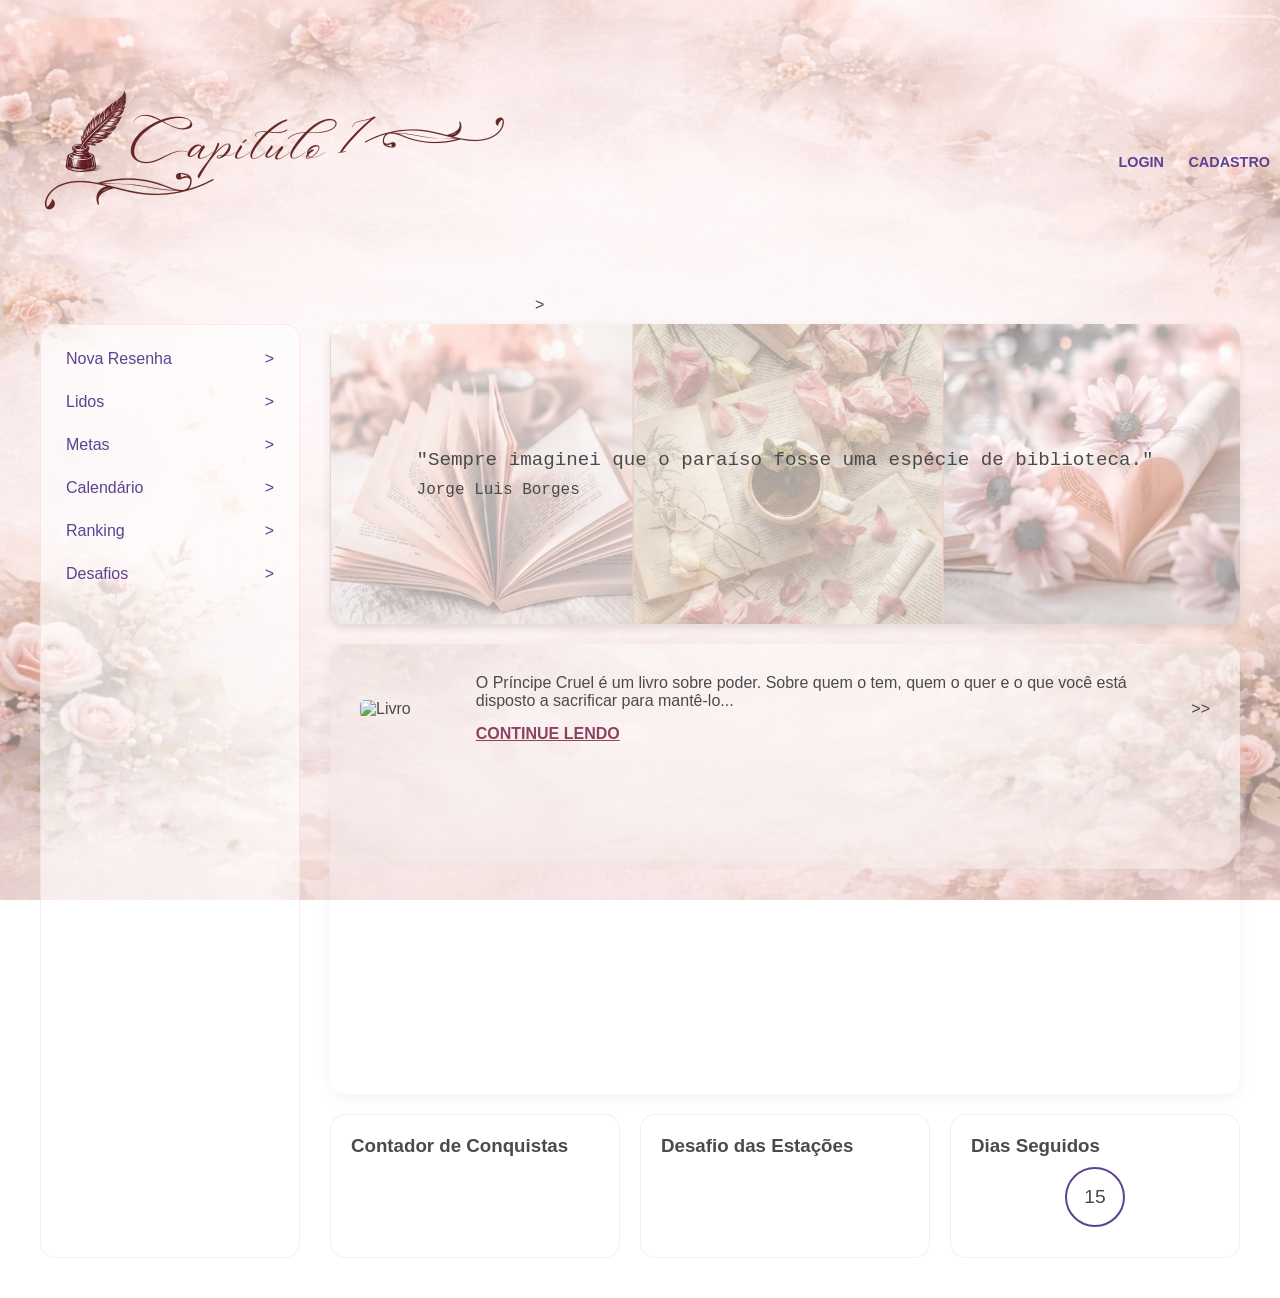
==== index.html @ 389478db "first commit" ====
<!DOCTYPE html>
<html lang="pt-br">

<head>
    <meta charset="UTF-8">
    <meta name="viewport" content="width=device-width, initial-scale=1.0">
    <title>Capítulo 1 - Dashboard Literário</title>
    <link rel="stylesheet" href="style.css">
</head>

<body>

    <div class="wrapper">
        <header class="header">
            <div class="logo">
                <img src="imagens/capitulo1.png" alt="Capítulo 1" class="logo-img">>
            </div>
            <nav class="user-menu">
                <a href="#" class="nav-link">LOGIN</a>
                <a href="#" class="nav-link">CADASTRO</a>
            </nav>
        </header>

        <div class="main-container">

            <aside class="sidebar">
                <nav>
                    <ul class="menu-list">
                        <li><a href="#">Nova Resenha <span class="arrow">></span></a></li>
                        <li><a href="#">Lidos <span class="arrow">></span></a></li>
                        <li><a href="#">Metas <span class="arrow">></span></a></li>
                        <li><a href="#">Calendário <span class="arrow">></span></a></li>
                        <li><a href="#">Ranking <span class="arrow">></span></a></li>
                        <li><a href="#">Desafios <span class="arrow">></span></a></li>
                    </ul>
                </nav>
            </aside>

            <main class="content">

                <section class="banner-citacao">
                    <div class="citacao-conteudo">
                        <p class="texto-citacao">"Sempre imaginei que o paraíso fosse uma espécie de biblioteca."</p>
                        <p class="autor-citacao">Jorge Luis Borges</p>
                    </div>
                </section>

                <section class="featured-book">
                    <div class="book-flex">
                        <img src="imagens/principe_cruel.jpg" alt="Livro" class="book-cover">
                        <div class="book-details">
                            <p>O Príncipe Cruel é um livro sobre poder. Sobre quem o tem, quem o quer e o que você está
                                disposto a sacrificar para mantê-lo...</p>
                            <a href="#" class="btn-continue">CONTINUE LENDO</a>
                        </div>
                        <div class="carousel-nav"> >> </div>
                    </div>
                </section>

                <section class="stats-grid">
                    <div class="stat-card">
                        <h3>Contador de Conquistas</h3>
                    </div>
                    <div class="stat-card">
                        <h3>Desafio das Estações</h3>
                    </div>
                    <div class="stat-card">
                        <h3>Dias Seguidos</h3>
                        <div class="circle">15</div>
                    </div>
                </section>

            </main>
        </div>
    </div>

</body>

</html>
---- style.css ----
/* RESET E CONFIGURAÇÕES GERAIS */
* {
    margin: 0;
    padding: 0;
    box-sizing: border-box;

}

body {
    background-image: url('imagens/backgroud.png');
    background-size: cover;
    background-position: center;
    background-attachment: fixed;
    min-height: 100vh;
    color: #4a4a4a;
    box-shadow: 0 4px 15px rgba(0, 0, 0, 0.05);
    font-family: "Montserrat", sans-serif;
    font-optical-sizing: auto;
    font-weight: <weight>;
    font-style: normal;

}



.wrapper {
    display: flex;
    flex-direction: column;
}


.header {
    display: flex;
    justify-content: space-between;
    align-items: center;
    padding: 10px 10px;
}

.logo-img {
    height: 300px;

}

.user-menu a {
    text-decoration: none;
    color: #5d4291;
    /* Cor inspirada no seu layout */
    font-weight: bold;
    margin-left: 20px;
    font-size: 0.9rem;
}

/* LAYOUT PRINCIPAL */
.main-container {
    display: grid;
    grid-template-columns: 260px 1fr;
    gap: 30px;
    padding: 0 40px 40px 40px;
}


.banner-citacao {

    background-image: url('imagens/fundoAlter.png');   
    background-size: cover;
    background-position: center;
    background-repeat: no-repeat;
    display: flex;
    justify-content: center;
    align-items: center;
    font-family: "Courier Prime", monospace;
    font-weight: 400;
    font-style: bold;   
    min-height: 300px;    
    padding: 40px;    
    border-radius: 15px;
    box-shadow: 0 4px 10px rgba(0, 0, 0, 0.1);
}

/* Estilo do texto da citação */
.texto-citacao {
    font-size: 1.2rem;
    font-style: italic;
    margin-bottom: 10px;
    font-family: "Courier Prime", monospace;
    font-weight: 400;
    font-style: normal;
}

/* Estilo do autor */
.autor-citacao {
    font-size: 1rem;
    font-weight: bold;
    font-family: "Courier Prime", monospace;
    font-weight: 400;
    font-style: normal;
}



/* ESTILO DOS CARDS COM TRANSPARÊNCIA */
.sidebar,
.quote-banner,
.stat-card {
    background-color: rgba(255, 255, 255, 0.6);
    border-radius: 15px;
    border: 1px solid rgba(255, 182, 193, 0.3);
    padding: 20px;

}

/* MENU LATERAL */
.menu-list {
    list-style: none;
}

.menu-list li {
    margin-bottom: 15px;
}

.menu-list a {
    text-decoration: none;
    color: #5d4291;
    display: flex;
    justify-content: space-between;
    padding: 5px;
}


.featured-book {
    margin-top: 20px;
    padding: 30px;
    background-image: url('imagens/fundo_container.png');
    background-size: cover;
    background-position: center;
    border-radius: 15px;
    min-height: 450px;
    box-shadow: 0 4px 15px rgba(0, 0, 0, 0.05);
}

.book-flex {
    display: flex;
    align-items: center;
    gap: 25px;
}

.book-cover {
    width: 120px;
    border-radius: 5px;
}

.btn-continue {
    display: inline-block;
    margin-top: 15px;
    color: #8b4361;
    font-weight: bold;
    text-decoration: underline;
}


.stats-grid {
    display: grid;
    grid-template-columns: 1fr 1fr 1fr;
    gap: 20px;
    margin-top: 20px;
}

.circle {
    width: 60px;
    height: 60px;
    border: 2px solid #5d4291;
    border-radius: 50%;
    display: flex;
    align-items: center;
    justify-content: center;
    margin: 10px auto;
    font-size: 1.2rem;
}
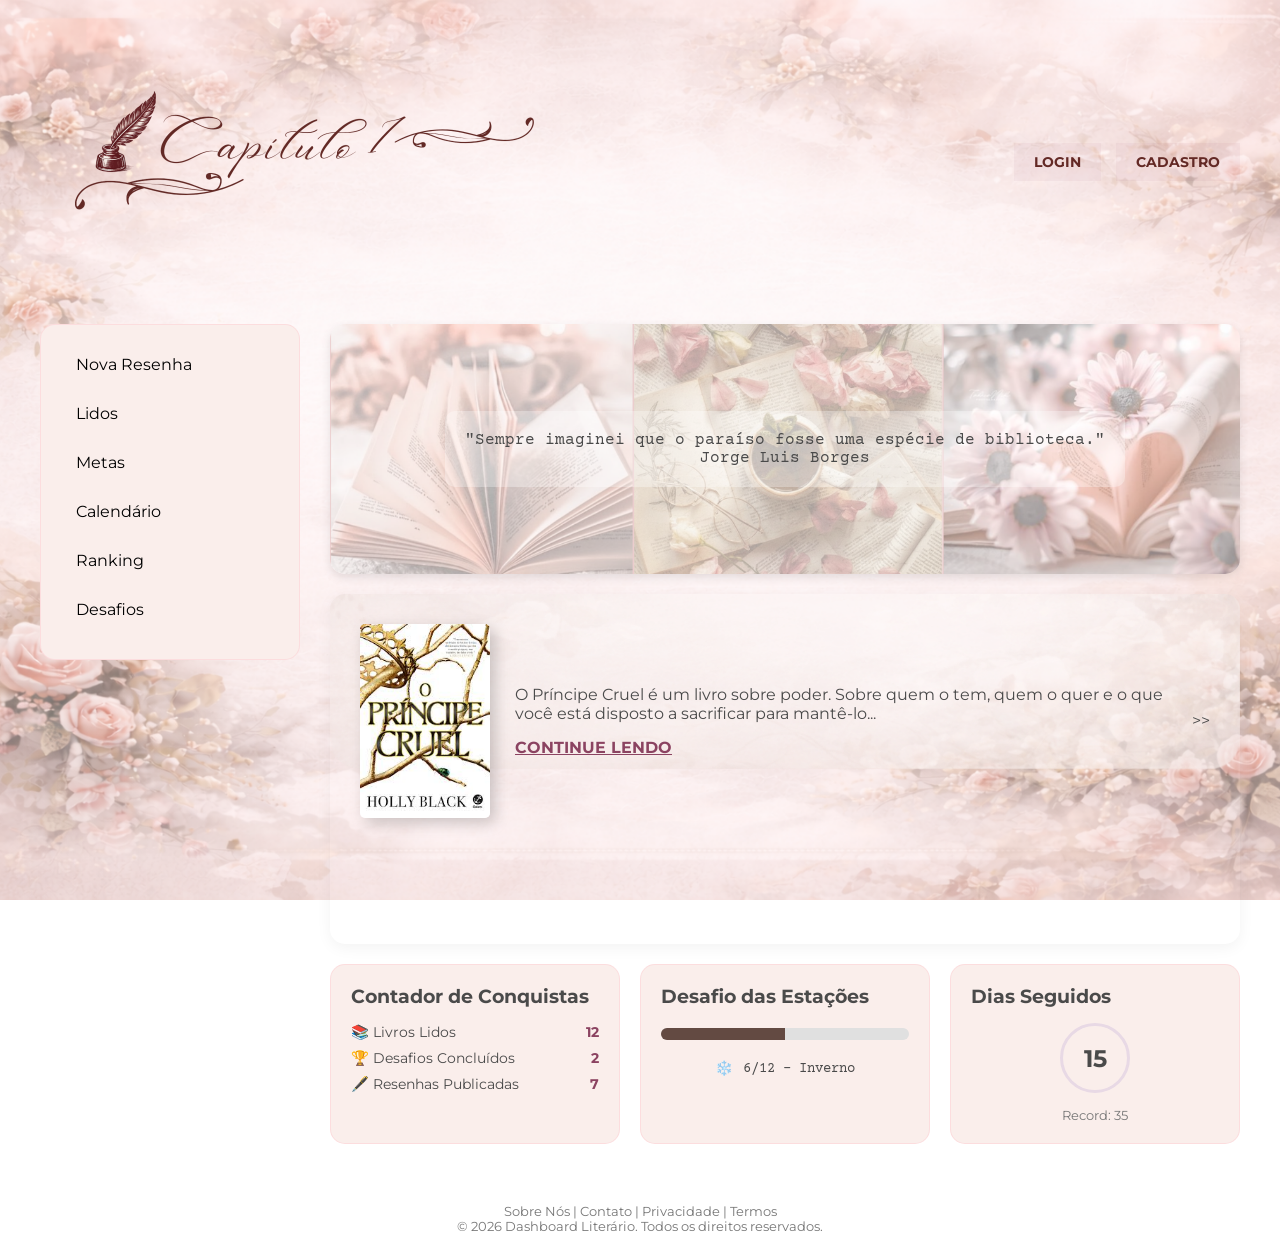
==== commit 12690bab: "registro de leituras" ====
--- a/index.html
+++ b/index.html
@@ -6,6 +6,7 @@
     <meta name="viewport" content="width=device-width, initial-scale=1.0">
     <title>Capítulo 1 - Dashboard Literário</title>
     <link rel="stylesheet" href="style.css">
+    <link href="https://fonts.googleapis.com/css2?family=Courier+Prime:wght@400;700&family=Montserrat:wght@400;700&display=swap" rel="stylesheet">
 </head>
 
 <body>
@@ -13,31 +14,29 @@
     <div class="wrapper">
         <header class="header">
             <div class="logo">
-                <img src="imagens/capitulo1.png" alt="Capítulo 1" class="logo-img">>
+                <img src="imagens/capitulo1.png" alt="Capítulo 1" class="logo-img">
             </div>
             <nav class="user-menu">
-                <a href="#" class="nav-link">LOGIN</a>
-                <a href="#" class="nav-link">CADASTRO</a>
+                <a href="#" class="nav-link" id="btn-login-topo"><span>LOGIN</span></a>
+                <a href="#" class="nav-link" id="btn-cadastro-topo"><span>CADASTRO</span></a>
             </nav>
         </header>
 
         <div class="main-container">
-
             <aside class="sidebar">
                 <nav>
                     <ul class="menu-list">
-                        <li><a href="#">Nova Resenha <span class="arrow">></span></a></li>
-                        <li><a href="#">Lidos <span class="arrow">></span></a></li>
-                        <li><a href="#">Metas <span class="arrow">></span></a></li>
-                        <li><a href="#">Calendário <span class="arrow">></span></a></li>
-                        <li><a href="#">Ranking <span class="arrow">></span></a></li>
-                        <li><a href="#">Desafios <span class="arrow">></span></a></li>
+                        <li><a href="#">Nova Resenha <span class="arrow"></span></a></li>
+                        <li><a href="#">Lidos <span class="arrow"></span></a></li>
+                        <li><a href="#">Metas <span class="arrow"></span></a></li>
+                        <li><a href="#">Calendário <span class="arrow"></span></a></li>
+                        <li><a href="#">Ranking <span class="arrow"></span></a></li>
+                        <li><a href="#">Desafios <span class="arrow"></span></a></li>
                     </ul>
                 </nav>
             </aside>
 
             <main class="content">
-
                 <section class="banner-citacao">
                     <div class="citacao-conteudo">
                         <p class="texto-citacao">"Sempre imaginei que o paraíso fosse uma espécie de biblioteca."</p>
@@ -49,8 +48,7 @@
                     <div class="book-flex">
                         <img src="imagens/principe_cruel.jpg" alt="Livro" class="book-cover">
                         <div class="book-details">
-                            <p>O Príncipe Cruel é um livro sobre poder. Sobre quem o tem, quem o quer e o que você está
-                                disposto a sacrificar para mantê-lo...</p>
+                            <p>O Príncipe Cruel é um livro sobre poder. Sobre quem o tem, quem o quer e o que você está disposto a sacrificar para mantê-lo...</p>
                             <a href="#" class="btn-continue">CONTINUE LENDO</a>
                         </div>
                         <div class="carousel-nav"> >> </div>
@@ -58,22 +56,129 @@
                 </section>
 
                 <section class="stats-grid">
-                    <div class="stat-card">
+                    <div class="stat-card card-conquistas">
                         <h3>Contador de Conquistas</h3>
+                        <ul class="stats-list">
+                            <li><span>📚 Livros Lidos</span><span id="valor-lidos" class="count">12</span></li>
+                            <li><span>🏆 Desafios Concluídos</span><span id="valor-desafios" class="count">2</span></li>
+                            <li><span>🖋️ Resenhas Publicadas</span><span id="valor-resenhas" class="count">7</span></li>
+                        </ul>
                     </div>
-                    <div class="stat-card">
+
+                    <div class="stat-card card-estacoes">
                         <h3>Desafio das Estações</h3>
+                        <div class="progress-container">
+                            <div id="barra-progresso" class="progress-fill" style="width: 50%;"></div>
+                        </div>
+                        <div class="estacao-info">
+                            <span class="icon">❄️</span>
+                            <span id="status-estacao">6/12 - Inverno</span>
+                        </div>
                     </div>
-                    <div class="stat-card">
+
+                    <div class="stat-card card-dias">
                         <h3>Dias Seguidos</h3>
-                        <div class="circle">15</div>
+                        <div class="circle-container">
+                            <div class="circle-bg"><span id="valor-dias">15</span></div>
+                        </div>
+                        <p class="record-text">Record: <span id="valor-record">35</span></p>
                     </div>
                 </section>
-
             </main>
         </div>
     </div>
 
+    <section id="modal-cadastro" class="modal-overlay">
+        <div class="modal-content">
+            <span id="fechar-modal" class="btn-fechar">&times;</span>
+            <div class="modal-header">
+                <img src="imagens/flor_decorativa.png" alt="" class="modal-icon">
+                <h2>Crie sua conta</h2>
+                <p>Comece sua jornada literária</p>
+            </div>
+            <form class="modal-form">
+                <input type="text" placeholder="Seu nome de usuário" required>
+                <input type="email" placeholder="E-mail" required>
+                <input type="password" placeholder="Senha" required>
+                <input type="password" placeholder="Confirme a senha" required>
+                <div class="checkbox-container">
+                    <input type="checkbox" id="termos">
+                    <label for="termos">Li e concordo com os termos</label>
+                </div>
+                <button type="submit" class="btn-cadastrar">CADASTRAR</button>
+            </form>
+            <a href="#" class="login-link" id="ir-para-login">- LOGIN -</a>
+        </div>
+    </section>
+
+    <section id="modal-login" class="modal-overlay">
+        <div class="modal-content">
+            <span id="fechar-login" class="btn-fechar">&times;</span>
+            <div class="modal-header">
+                <img src="imagens/flor_decorativa.png" alt="" class="modal-icon">
+                <h2>Acesse sua conta</h2>
+                <p>Bem-vindo de volta! Continue sua jornada literária</p>
+            </div>
+            <form class="modal-form">
+                <input type="email" placeholder="E-mail" required>
+                <input type="password" placeholder="Senha" required>
+                <div class="login-options">
+                    <label class="remember-me"><input type="checkbox"> Lembrar-me</label>
+                    <a href="#" class="forgot-password">Esqueceu a senha?</a>
+                </div>
+                <button type="submit" class="btn-cadastrar">ENTRAR</button>
+            </form>
+            <a href="#" class="login-link" id="trocar-para-cadastro">- CADASTRE-SE -</a>
+        </div>
+    </section>
+
+    <section id="modal-esqueci" class="modal-overlay">
+        <div class="modal-content">
+            <span id="fechar-esqueci" class="btn-fechar">&times;</span>
+            <div class="modal-header">
+                <img src="imagens/flor_decorativa.png" alt="" class="modal-icon">
+                <h2>Esqueci minha senha</h2>
+                <p>Não se preocupe! Vamos recuperar sua senha</p>
+            </div>
+            <form class="modal-form">
+                <input type="email" placeholder="E-mail" required>
+                <button type="submit" class="btn-cadastrar">ENVIAR E-MAIL</button>
+            </form>
+            <a href="#" class="login-link" id="voltar-para-cadastro">- NOVO CADASTRO -</a>
+        </div>
+    </section>
+
+    <section id="modal-nova-senha" class="modal-overlay">
+    <div class="modal-content">
+        <span id="fechar-nova-senha" class="btn-fechar">&times;</span>
+
+        <div class="modal-header">
+            <img src="imagens/flor_decorativa.png" alt="" class="modal-icon">
+            <h2>Criar nova senha</h2>
+            <p>Quase lá! Digite sua nova senha</p>
+        </div>
+
+        <form class="modal-form">
+            <input type="password" placeholder="Nova senha" required>
+            <input type="password" placeholder="Confirme a senha" required>
+            
+            <div class="checkbox-container">
+                <input type="checkbox" id="lembrar-nova">
+                <label for="lembrar-nova">Lembrar-me</label>
+            </div>
+
+            <button type="submit" class="btn-cadastrar">ALTERAR SENHA</button>
+        </form>
+
+        <a href="#" class="login-link" id="trocar-cadastro-nova">- CADASTRE-SE -</a>
+    </div>
+</section>
+
+    <footer>
+        <p>Sobre Nós | Contato | Privacidade | Termos</p>
+        <p>&copy; 2026 Dashboard Literário. Todos os direitos reservados.</p>
+    </footer>
+
+    <script src="script.js"></script>
 </body>
-
 </html>
--- a/style.css
+++ b/style.css
@@ -3,7 +3,6 @@
     margin: 0;
     padding: 0;
     box-sizing: border-box;
-
 }
 
 body {
@@ -13,44 +12,90 @@
     background-attachment: fixed;
     min-height: 100vh;
     color: #4a4a4a;
-    box-shadow: 0 4px 15px rgba(0, 0, 0, 0.05);
     font-family: "Montserrat", sans-serif;
-    font-optical-sizing: auto;
-    font-weight: <weight>;
-    font-style: normal;
-
-}
-
-
+}
 
 .wrapper {
     display: flex;
     flex-direction: column;
 }
 
-
+/* HEADER */
 .header {
     display: flex;
     justify-content: space-between;
     align-items: center;
-    padding: 10px 10px;
+    padding: 10px 40px;
 }
 
 .logo-img {
-    height: 300px;
-
+    height: 300px; /* Ajustado para melhor proporção */
+}
+
+.user-menu {
+    display: flex;
+    gap: 15px;
 }
 
 .user-menu a {
     text-decoration: none;
-    color: #5d4291;
-    /* Cor inspirada no seu layout */
-    font-weight: bold;
-    margin-left: 20px;
+    color: #632925;
+    font-weight: bold;
     font-size: 0.9rem;
-}
-
-/* LAYOUT PRINCIPAL */
+    padding: 10px 20px;
+    position: relative;
+    transition: all 0.3s;
+    display: inline-block;
+}
+
+.user-menu a span {
+    transition: all 0.3s;
+    position: relative;
+    z-index: 2;
+}
+
+.user-menu a::before {
+    content: '';
+    position: absolute;
+    bottom: 0;
+    left: 0;
+    width: 100%;
+    height: 100%;
+    z-index: 1;
+    opacity: 0;
+    transition: all 0.3s;
+    border-top: 1px solid #632925;
+    border-bottom: 1px solid #632925;
+    transform: scale(0.1, 1);
+}
+
+.user-menu a:hover span {
+    letter-spacing: 2px;
+}
+
+.user-menu a:hover::before {
+    opacity: 0.5;
+    transform: scale(1, 1);
+}
+
+.user-menu a::after {
+    content: '';
+    position: absolute;
+    bottom: 0;
+    left: 0;
+    width: 100%;
+    height: 100%;
+    z-index: 1;
+    transition: all 0.1s;
+    background-color: rgba(139, 67, 97, 0.05);
+}
+
+.user-menu a:hover::after {
+    opacity: 0;
+    transform: scale(0.1, 1);
+}
+
+
 .main-container {
     display: grid;
     grid-template-columns: 260px 1fr;
@@ -59,82 +104,67 @@
 }
 
 
-.banner-citacao {
-
-    background-image: url('imagens/fundoAlter.png');   
-    background-size: cover;
-    background-position: center;
-    background-repeat: no-repeat;
-    display: flex;
-    justify-content: center;
-    align-items: center;
-    font-family: "Courier Prime", monospace;
-    font-weight: 400;
-    font-style: bold;   
-    min-height: 300px;    
-    padding: 40px;    
-    border-radius: 15px;
-    box-shadow: 0 4px 10px rgba(0, 0, 0, 0.1);
-}
-
-/* Estilo do texto da citação */
-.texto-citacao {
-    font-size: 1.2rem;
-    font-style: italic;
-    margin-bottom: 10px;
-    font-family: "Courier Prime", monospace;
-    font-weight: 400;
-    font-style: normal;
-}
-
-/* Estilo do autor */
-.autor-citacao {
-    font-size: 1rem;
-    font-weight: bold;
-    font-family: "Courier Prime", monospace;
-    font-weight: 400;
-    font-style: normal;
-}
-
-
-
-/* ESTILO DOS CARDS COM TRANSPARÊNCIA */
-.sidebar,
-.quote-banner,
-.stat-card {
-    background-color: rgba(255, 255, 255, 0.6);
+.sidebar {
+    background-color: #faeeeb;
     border-radius: 15px;
     border: 1px solid rgba(255, 182, 193, 0.3);
     padding: 20px;
-
-}
-
-/* MENU LATERAL */
+    align-self: start;
+}
+
 .menu-list {
     list-style: none;
 }
 
 .menu-list li {
-    margin-bottom: 15px;
+    margin-bottom: 10px;
 }
 
 .menu-list a {
     text-decoration: none;
-    color: #5d4291;
+    color: black;
     display: flex;
     justify-content: space-between;
-    padding: 5px;
-}
-
+    padding: 10px 15px;
+    border-radius: 8px;
+    transition: background-color 0.2s ease;
+}
+
+.menu-list a:hover, .menu-list a:active {
+    background-color: #eededa;
+    color: black;
+}
+
+
+.banner-citacao {
+    background-image: url('imagens/fundoAlter.png');
+    background-size: cover;
+    background-position: center;
+    min-height: 250px;
+    display: flex;
+    justify-content: center;
+    align-items: center;
+    border-radius: 15px;
+    padding: 40px;
+    box-shadow: 0 4px 10px rgba(0, 0, 0, 0.1);
+    margin-bottom: 20px;
+}
+
+.citacao-conteudo {
+    text-align: center;
+    font-family: "Courier Prime", monospace;
+    background-color: rgba(255, 255, 255, 0.3);
+    padding: 20px;
+    border-radius: 10px;
+}
 
 .featured-book {
-    margin-top: 20px;
     padding: 30px;
     background-image: url('imagens/fundo_container.png');
     background-size: cover;
     background-position: center;
     border-radius: 15px;
-    min-height: 450px;
+    min-height: 350px;
     box-shadow: 0 4px 15px rgba(0, 0, 0, 0.05);
 }
 
@@ -145,8 +175,9 @@
 }
 
 .book-cover {
-    width: 120px;
+    width: 130px;
     border-radius: 5px;
+    box-shadow: 5px 5px 15px rgba(0,0,0,0.2);
 }
 
 .btn-continue {
@@ -154,10 +185,9 @@
     margin-top: 15px;
     color: #8b4361;
     font-weight: bold;
-    text-decoration: underline;
-}
-
-
+}
+
+/* GRID DE ESTATÍSTICAS */
 .stats-grid {
     display: grid;
     grid-template-columns: 1fr 1fr 1fr;
@@ -165,14 +195,213 @@
     margin-top: 20px;
 }
 
-.circle {
-    width: 60px;
-    height: 60px;
-    border: 2px solid #5d4291;
+.stat-card {
+    background-color: #faeeeb;
+    border-radius: 15px;
+    padding: 20px;
+    border: 1px solid rgba(255, 182, 193, 0.3);
+}
+
+.stats-list {
+    list-style: none;
+    margin-top: 15px;
+}
+
+.stats-list li {
+    display: flex;
+    justify-content: space-between;
+    margin-bottom: 8px;
+    font-size: 0.9rem;
+}
+
+.count {
+    color: #8b4361; 
+    font-weight: bold;
+}
+
+.progress-container {
+    background-color: #e0e0e0; 
+    border-radius: 10px;
+    height: 12px;
+    margin: 20px 0;
+    overflow: hidden; 
+}
+
+.progress-fill {
+    background-color: #634a42;
+    height: 100%;
+    transition: width 0.5s ease-in-out; 
+}
+
+.estacao-info {
+    font-family: 'Courier Prime', monospace;
+    font-size: 0.9rem;
+    display: flex;
+    align-items: center;
+    justify-content: center;
+    gap: 10px;
+}
+
+.circle-bg {
+    width: 70px;
+    height: 70px;
+    border: 3px solid #e8d9e5; 
     border-radius: 50%;
     display: flex;
     align-items: center;
     justify-content: center;
-    margin: 10px auto;
-    font-size: 1.2rem;
+    margin: 15px auto;
+    font-size: 1.5rem;
+    font-weight: bold;
+}
+
+.record-text {
+    font-size: 0.8rem;
+    color: #777;
+    text-align: center;
+}
+.modal-icon {
+    display: block;    
+    margin: 0 auto 15px; 
+    width: 90px;        
+    height: auto;      
+    opacity: 0.8;        
+}
+
+
+.modal-header {
+    text-align: center;
+    margin-bottom: 20px;
+}
+.modal-overlay {
+    display: none;
+    position: fixed;
+    top: 0;
+    left: 0;
+    width: 100%;
+    height: 100%;
+    background-color: rgba(0, 0, 0, 0.6);
+    z-index: 1000;
+    justify-content: center;
+    align-items: center;
+    
+}
+
+.modal-content {
+    background-color: #faeeeb;
+    padding: 40px;
+    border-radius: 20px;
+    width: 500px;
+    position: relative;
+    text-align: center;
+}
+
+.checkbox-container {
+    display: flex;
+    align-items: center; 
+    justify-content: center;
+    gap: 10px;
+    margin: 15px 0;
+    font-size: 0.9rem;
+    width: 100%;
+}
+
+.checkbox-container input[type="checkbox"] {
+    width: auto;
+    margin: 0;
+}
+
+.btn-fechar {
+    position: absolute;
+    top: 15px;
+    right: 20px;
+    font-size: 25px;
+    cursor: pointer;
+}
+
+.modal-form input {
+    width: 100%;
+    padding: 12px 20px;
+    margin: 8px 0;
+    border: 1px solid #633535;
+    border-radius: 25px;
+    background-color: transparent;
+    font-family: 'Montserrat', sans-serif;
+}
+
+.btn-cadastrar {
+    background-color: #633535;
+    color: white;
+    border: none;
+    padding: 15px;
+    width: 100%;
+    border-radius: 5px;
+    cursor: pointer;
+    margin-top: 20px;
+    font-weight: bold;
+}
+
+
+.login-link {
+    display: block;
+    margin-top: 15px;
+    text-decoration: none;
+    color: #633535; /* Cor marrom do seu site */
+    font-weight: bold;
+    transition: all 0.3s ease;
+}
+
+/* Efeito Hover: quando passa o mouse */
+.login-link:hover {
+    color: #8b4361; /* Tom de vinho da sua cartela */
+    letter-spacing: 1px; /* Um leve efeito de expansão para combinar com o topo */
+}
+
+/* Efeito Active: quando clica */
+.login-link:active {
+    color: #5d4291; /* O roxo da sua identidade */
+    transform: scale(0.95);
+}
+
+
+/* Container das opções de login */
+.login-options {
+    display: flex;
+    justify-content: space-between; /* Empurra um para cada lado */
+    align-items: center;
+    width: 100%;
+    margin: 10px 0 20px;
+    font-size: 0.85rem;
+}
+
+.remember-me {
+    display: flex;
+    align-items: center;
+    gap: 8px;
+    cursor: pointer;
+    white-space: nowrap
+}
+
+.remember-me input[type="checkbox"] {
+    width: auto;
+    margin: 0;
+}
+
+.forgot-password {
+    text-decoration: none;
+    color: #8b4361; /* Cor de destaque da sua paleta */
+    transition: opacity 0.3s;
+}
+
+.forgot-password:hover {
+    opacity: 0.7;
+    text-decoration: underline;
+}
+
+
+footer {
+    text-align: center;
+    padding: 20px;
+    font-size: 0.8rem;
+    color: #777;
 }
